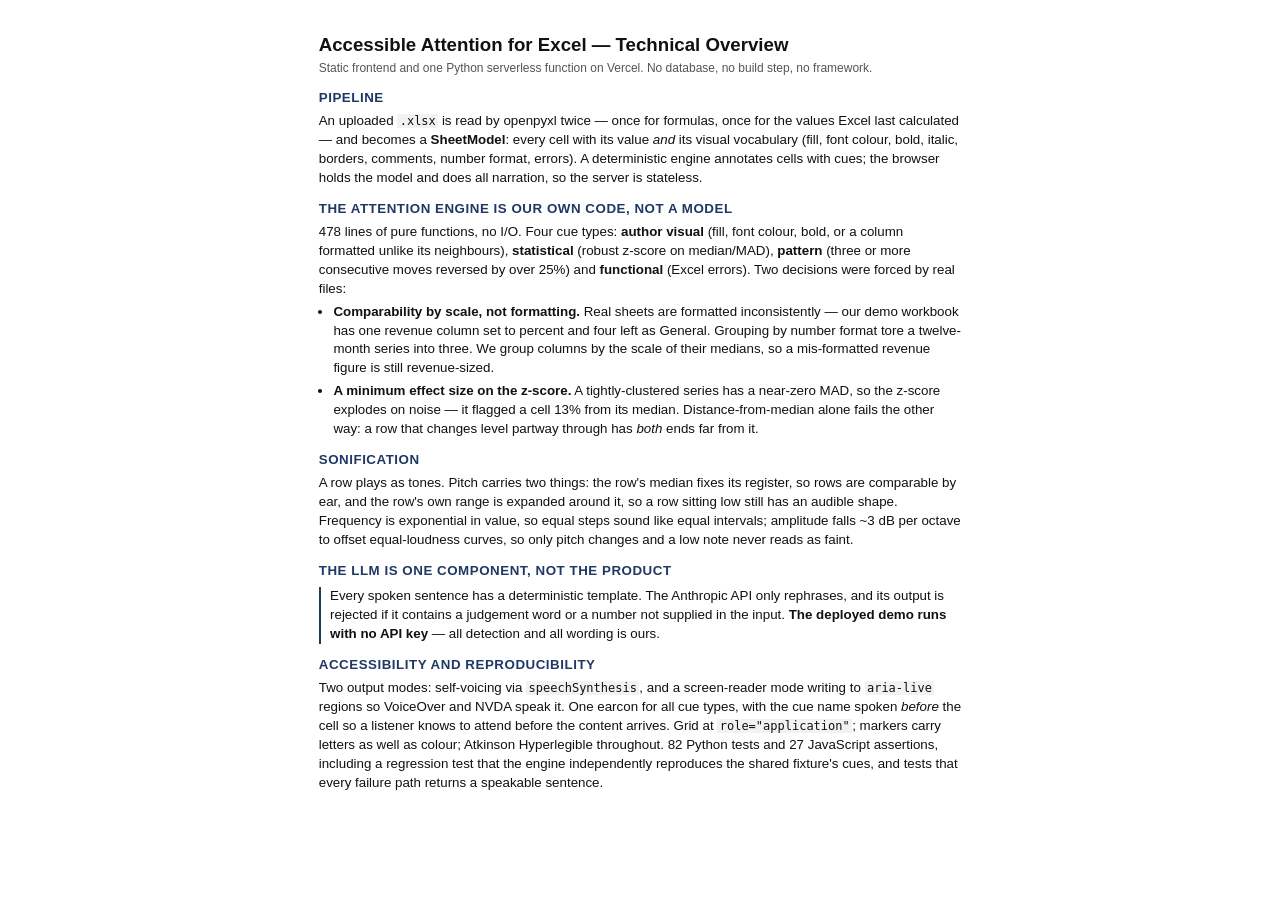
==== docs/technical.html @ 1271c5ad "Add the technical overview for the submission Half-page technical document: the pipeline, the attent" ====
<!doctype html>
<html lang="en">
<head>
<meta charset="utf-8">
<title>Technical Overview — Accessible Attention for Excel</title>
<style>
  @page { size: A4; margin: 18mm 20mm; }
  body { font: 10pt/1.42 "Helvetica Neue", Arial, sans-serif; color: #111; max-width: 17cm; margin: 0 auto; }
  h1 { font-size: 14pt; margin: 0 0 .1em; }
  .sub { color: #555; font-size: 9pt; margin: 0 0 1em; }
  h2 { font-size: 10pt; margin: .9em 0 .25em; text-transform: uppercase; letter-spacing: .04em; color: #1f3864; }
  p, li { margin: .3em 0; }
  ul { margin: .2em 0; padding-left: 1.1em; }
  code { font-family: "SF Mono", Menlo, monospace; font-size: 9pt; background: #f2f2f2; padding: 0 .2em; }
  .note { border-left: 2px solid #1f3864; padding-left: .7em; margin: .5em 0; }
  @media screen { body { margin: 2rem auto; padding: 0 1rem; } }
</style>
</head>
<body>

<h1>Accessible Attention for Excel — Technical Overview</h1>
<p class="sub">Static frontend and one Python serverless function on Vercel. No database, no build step, no framework.</p>

<h2>Pipeline</h2>
<p>An uploaded <code>.xlsx</code> is read by openpyxl twice — once for formulas, once for the values Excel last
calculated — and becomes a <strong>SheetModel</strong>: every cell with its value <em>and</em> its visual vocabulary
(fill, font colour, bold, italic, borders, comments, number format, errors). A deterministic engine annotates cells
with cues; the browser holds the model and does all narration, so the server is stateless.</p>

<h2>The attention engine is our own code, not a model</h2>
<p>478 lines of pure functions, no I/O. Four cue types: <strong>author visual</strong> (fill, font colour, bold, or
a column formatted unlike its neighbours), <strong>statistical</strong> (robust z-score on median/MAD),
<strong>pattern</strong> (three or more consecutive moves reversed by over 25%) and <strong>functional</strong>
(Excel errors). Two decisions were forced by real files:</p>
<ul>
  <li><strong>Comparability by scale, not formatting.</strong> Real sheets are formatted inconsistently — our demo
  workbook has one revenue column set to percent and four left as General. Grouping by number format tore a
  twelve-month series into three. We group columns by the scale of their medians, so a mis-formatted revenue figure
  is still revenue-sized.</li>
  <li><strong>A minimum effect size on the z-score.</strong> A tightly-clustered series has a near-zero MAD, so the
  z-score explodes on noise — it flagged a cell 13% from its median. Distance-from-median alone fails the other
  way: a row that changes level partway through has <em>both</em> ends far from it.</li>
</ul>

<h2>Sonification</h2>
<p>A row plays as tones. Pitch carries two things: the row's median fixes its register, so rows are comparable by
ear, and the row's own range is expanded around it, so a row sitting low still has an audible shape. Frequency is
exponential in value, so equal steps sound like equal intervals; amplitude falls ~3&nbsp;dB per octave to offset
equal-loudness curves, so only pitch changes and a low note never reads as faint.</p>

<h2>The LLM is one component, not the product</h2>
<p class="note">Every spoken sentence has a deterministic template. The Anthropic API only rephrases, and its output
is rejected if it contains a judgement word or a number not supplied in the input. <strong>The deployed demo runs
with no API key</strong> — all detection and all wording is ours.</p>

<h2>Accessibility and reproducibility</h2>
<p>Two output modes: self-voicing via <code>speechSynthesis</code>, and a screen-reader mode writing to
<code>aria-live</code> regions so VoiceOver and NVDA speak it. One earcon for all cue types, with the cue name
spoken <em>before</em> the cell so a listener knows to attend before the content arrives. Grid at
<code>role="application"</code>; markers carry letters as well as colour; Atkinson Hyperlegible throughout.
82 Python tests and 27 JavaScript assertions, including a regression test that the engine independently reproduces
the shared fixture's cues, and tests that every failure path returns a speakable sentence.</p>

</body>
</html>
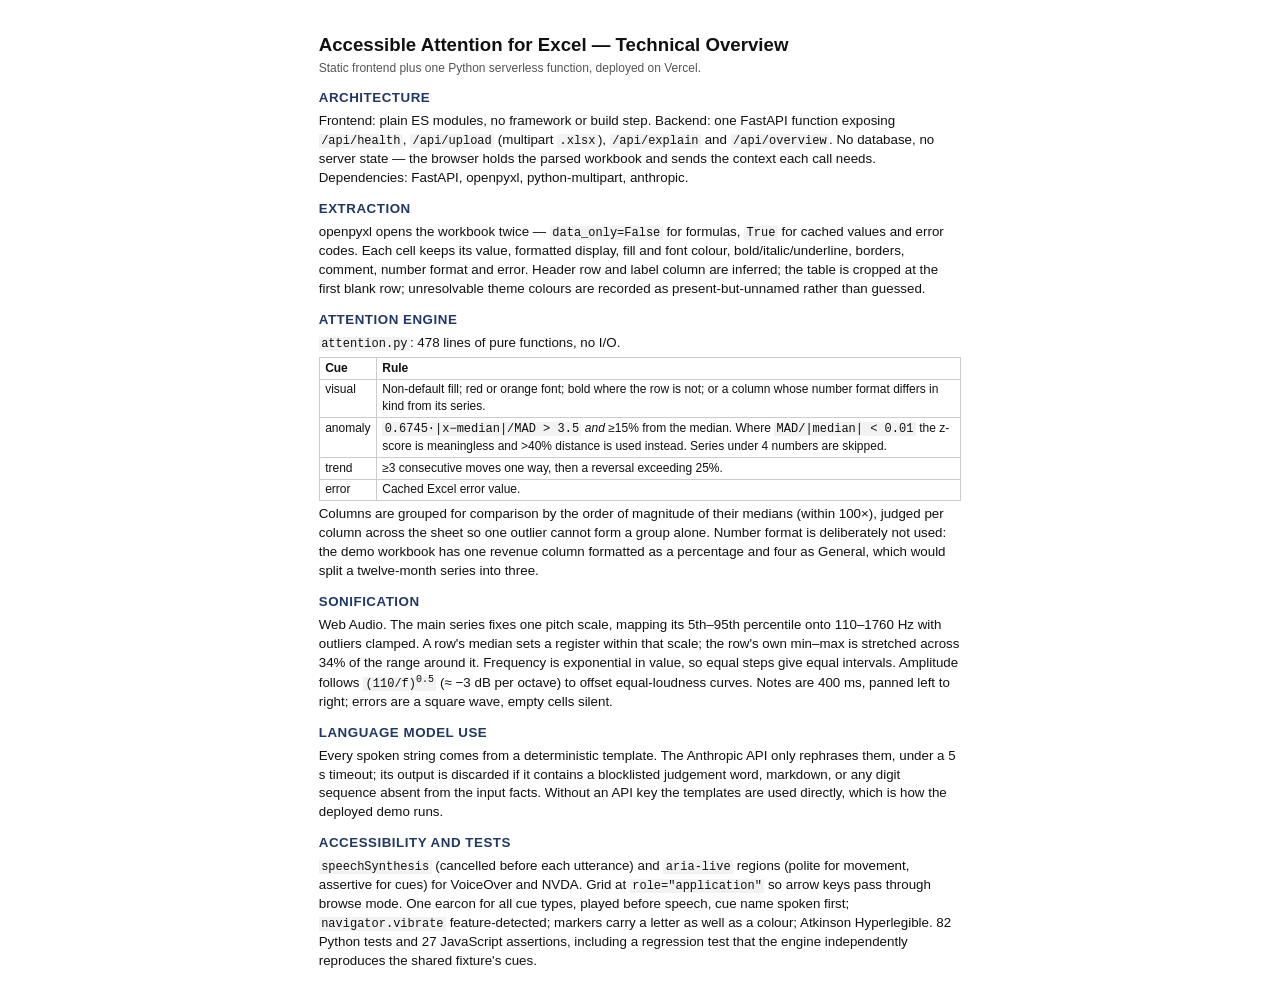
==== commit f72d7ba8: "Rewrite the technical overview as description, not argument The first draft read as a pitch: heading" ====
--- a/docs/technical.html
+++ b/docs/technical.html
@@ -12,54 +12,65 @@
   p, li { margin: .3em 0; }
   ul { margin: .2em 0; padding-left: 1.1em; }
   code { font-family: "SF Mono", Menlo, monospace; font-size: 9pt; background: #f2f2f2; padding: 0 .2em; }
-  .note { border-left: 2px solid #1f3864; padding-left: .7em; margin: .5em 0; }
+  table { border-collapse: collapse; margin: .35em 0; font-size: 9pt; }
+  td, th { border: 1px solid #ccc; padding: .15em .45em; text-align: left; vertical-align: top; }
   @media screen { body { margin: 2rem auto; padding: 0 1rem; } }
 </style>
 </head>
 <body>
 
 <h1>Accessible Attention for Excel — Technical Overview</h1>
-<p class="sub">Static frontend and one Python serverless function on Vercel. No database, no build step, no framework.</p>
+<p class="sub">Static frontend plus one Python serverless function, deployed on Vercel.</p>
 
-<h2>Pipeline</h2>
-<p>An uploaded <code>.xlsx</code> is read by openpyxl twice — once for formulas, once for the values Excel last
-calculated — and becomes a <strong>SheetModel</strong>: every cell with its value <em>and</em> its visual vocabulary
-(fill, font colour, bold, italic, borders, comments, number format, errors). A deterministic engine annotates cells
-with cues; the browser holds the model and does all narration, so the server is stateless.</p>
+<h2>Architecture</h2>
+<p>Frontend: plain ES modules, no framework or build step. Backend: one FastAPI function exposing
+<code>/api/health</code>, <code>/api/upload</code> (multipart <code>.xlsx</code>), <code>/api/explain</code> and
+<code>/api/overview</code>. No database, no server state — the browser holds the parsed workbook and sends the
+context each call needs. Dependencies: FastAPI, openpyxl, python-multipart, anthropic.</p>
 
-<h2>The attention engine is our own code, not a model</h2>
-<p>478 lines of pure functions, no I/O. Four cue types: <strong>author visual</strong> (fill, font colour, bold, or
-a column formatted unlike its neighbours), <strong>statistical</strong> (robust z-score on median/MAD),
-<strong>pattern</strong> (three or more consecutive moves reversed by over 25%) and <strong>functional</strong>
-(Excel errors). Two decisions were forced by real files:</p>
-<ul>
-  <li><strong>Comparability by scale, not formatting.</strong> Real sheets are formatted inconsistently — our demo
-  workbook has one revenue column set to percent and four left as General. Grouping by number format tore a
-  twelve-month series into three. We group columns by the scale of their medians, so a mis-formatted revenue figure
-  is still revenue-sized.</li>
-  <li><strong>A minimum effect size on the z-score.</strong> A tightly-clustered series has a near-zero MAD, so the
-  z-score explodes on noise — it flagged a cell 13% from its median. Distance-from-median alone fails the other
-  way: a row that changes level partway through has <em>both</em> ends far from it.</li>
-</ul>
+<h2>Extraction</h2>
+<p>openpyxl opens the workbook twice — <code>data_only=False</code> for formulas, <code>True</code> for cached
+values and error codes. Each cell keeps its value, formatted display, fill and font colour, bold/italic/underline,
+borders, comment, number format and error. Header row and label column are inferred; the table is cropped at the
+first blank row; unresolvable theme colours are recorded as present-but-unnamed rather than guessed.</p>
+
+<h2>Attention engine</h2>
+<p><code>attention.py</code>: 478 lines of pure functions, no I/O.</p>
+<table>
+<tr><th>Cue</th><th>Rule</th></tr>
+<tr><td>visual</td><td>Non-default fill; red or orange font; bold where the row is not; or a column whose number
+format differs in kind from its series.</td></tr>
+<tr><td>anomaly</td><td><code>0.6745·|x−median|/MAD &gt; 3.5</code> <em>and</em> ≥15% from the median. Where
+<code>MAD/|median| &lt; 0.01</code> the z-score is meaningless and &gt;40% distance is used instead. Series under
+4 numbers are skipped.</td></tr>
+<tr><td>trend</td><td>≥3 consecutive moves one way, then a reversal exceeding 25%.</td></tr>
+<tr><td>error</td><td>Cached Excel error value.</td></tr>
+</table>
+<p>Columns are grouped for comparison by the order of magnitude of their medians (within 100×), judged per column
+across the sheet so one outlier cannot form a group alone. Number format is deliberately not used: the demo
+workbook has one revenue column formatted as a percentage and four as General, which would split a twelve-month
+series into three.</p>
 
 <h2>Sonification</h2>
-<p>A row plays as tones. Pitch carries two things: the row's median fixes its register, so rows are comparable by
-ear, and the row's own range is expanded around it, so a row sitting low still has an audible shape. Frequency is
-exponential in value, so equal steps sound like equal intervals; amplitude falls ~3&nbsp;dB per octave to offset
-equal-loudness curves, so only pitch changes and a low note never reads as faint.</p>
+<p>Web Audio. The main series fixes one pitch scale, mapping its 5th–95th percentile onto 110–1760 Hz with
+outliers clamped. A row's median sets a register within that scale; the row's own min–max is stretched across 34%
+of the range around it. Frequency is exponential in value, so equal steps give equal intervals. Amplitude follows
+<code>(110/f)<sup>0.5</sup></code> (≈ −3 dB per octave) to offset equal-loudness curves. Notes are 400 ms, panned
+left to right; errors are a square wave, empty cells silent.</p>
 
-<h2>The LLM is one component, not the product</h2>
-<p class="note">Every spoken sentence has a deterministic template. The Anthropic API only rephrases, and its output
-is rejected if it contains a judgement word or a number not supplied in the input. <strong>The deployed demo runs
-with no API key</strong> — all detection and all wording is ours.</p>
+<h2>Language model use</h2>
+<p>Every spoken string comes from a deterministic template. The Anthropic API only rephrases them, under a 5 s
+timeout; its output is discarded if it contains a blocklisted judgement word, markdown, or any digit sequence
+absent from the input facts. Without an API key the templates are used directly, which is how the deployed demo
+runs.</p>
 
-<h2>Accessibility and reproducibility</h2>
-<p>Two output modes: self-voicing via <code>speechSynthesis</code>, and a screen-reader mode writing to
-<code>aria-live</code> regions so VoiceOver and NVDA speak it. One earcon for all cue types, with the cue name
-spoken <em>before</em> the cell so a listener knows to attend before the content arrives. Grid at
-<code>role="application"</code>; markers carry letters as well as colour; Atkinson Hyperlegible throughout.
+<h2>Accessibility and tests</h2>
+<p><code>speechSynthesis</code> (cancelled before each utterance) and <code>aria-live</code> regions (polite for
+movement, assertive for cues) for VoiceOver and NVDA. Grid at <code>role="application"</code> so arrow keys pass
+through browse mode. One earcon for all cue types, played before speech, cue name spoken first;
+<code>navigator.vibrate</code> feature-detected; markers carry a letter as well as a colour; Atkinson Hyperlegible.
 82 Python tests and 27 JavaScript assertions, including a regression test that the engine independently reproduces
-the shared fixture's cues, and tests that every failure path returns a speakable sentence.</p>
+the shared fixture's cues.</p>
 
 </body>
 </html>
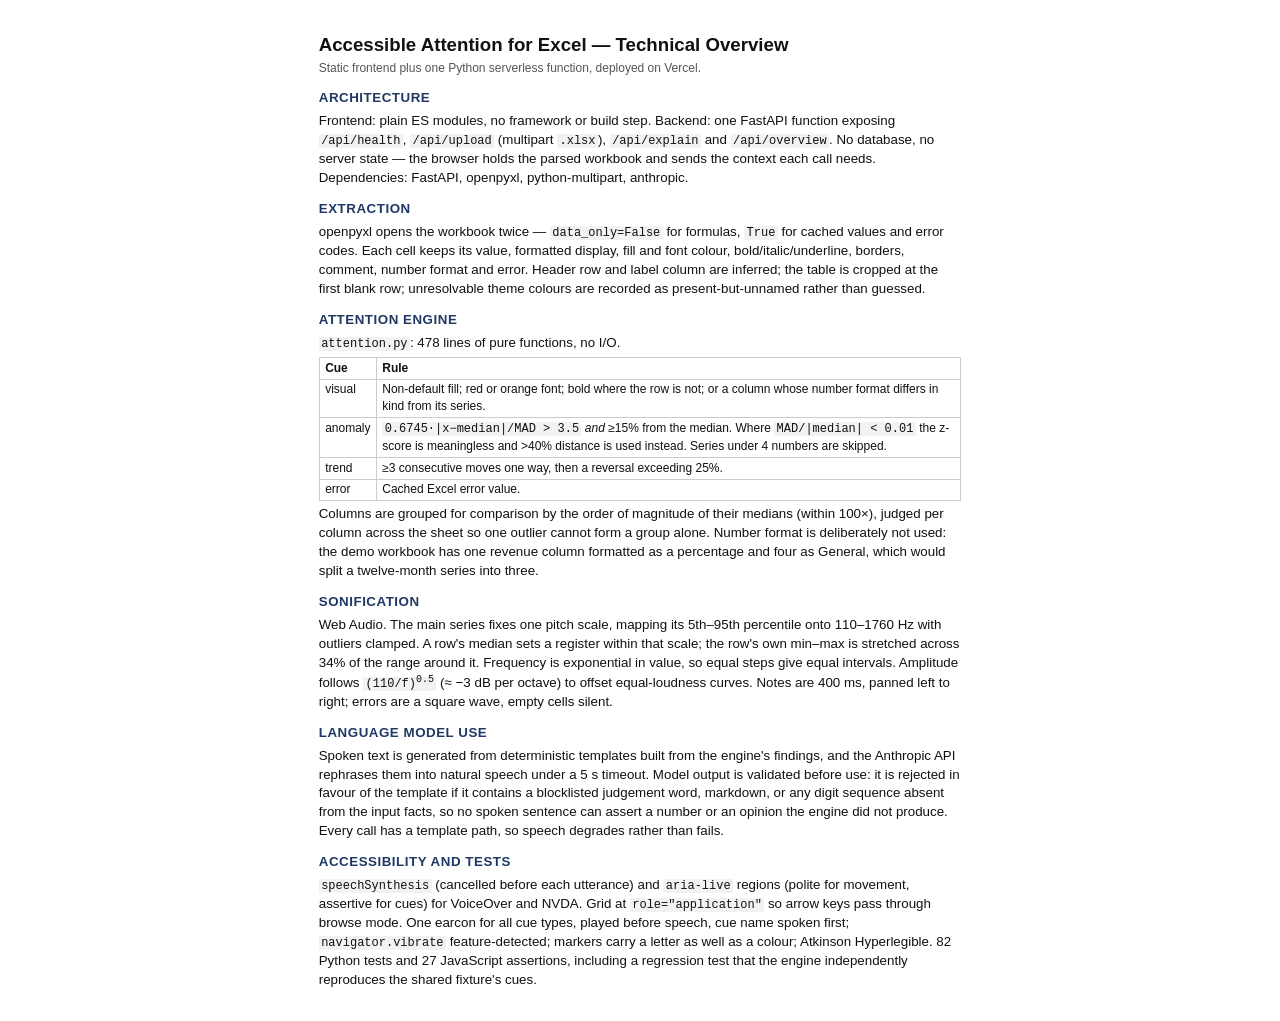
==== commit 00cdc5ad: "Describe the language model integration without foregrounding the key Co-Authored-By: Claude Opus 5 " ====
--- a/docs/technical.html
+++ b/docs/technical.html
@@ -59,10 +59,11 @@
 left to right; errors are a square wave, empty cells silent.</p>
 
 <h2>Language model use</h2>
-<p>Every spoken string comes from a deterministic template. The Anthropic API only rephrases them, under a 5 s
-timeout; its output is discarded if it contains a blocklisted judgement word, markdown, or any digit sequence
-absent from the input facts. Without an API key the templates are used directly, which is how the deployed demo
-runs.</p>
+<p>Spoken text is generated from deterministic templates built from the engine's findings, and the Anthropic API
+rephrases them into natural speech under a 5 s timeout. Model output is validated before use: it is rejected in
+favour of the template if it contains a blocklisted judgement word, markdown, or any digit sequence absent from the
+input facts, so no spoken sentence can assert a number or an opinion the engine did not produce. Every call has a
+template path, so speech degrades rather than fails.</p>
 
 <h2>Accessibility and tests</h2>
 <p><code>speechSynthesis</code> (cancelled before each utterance) and <code>aria-live</code> regions (polite for
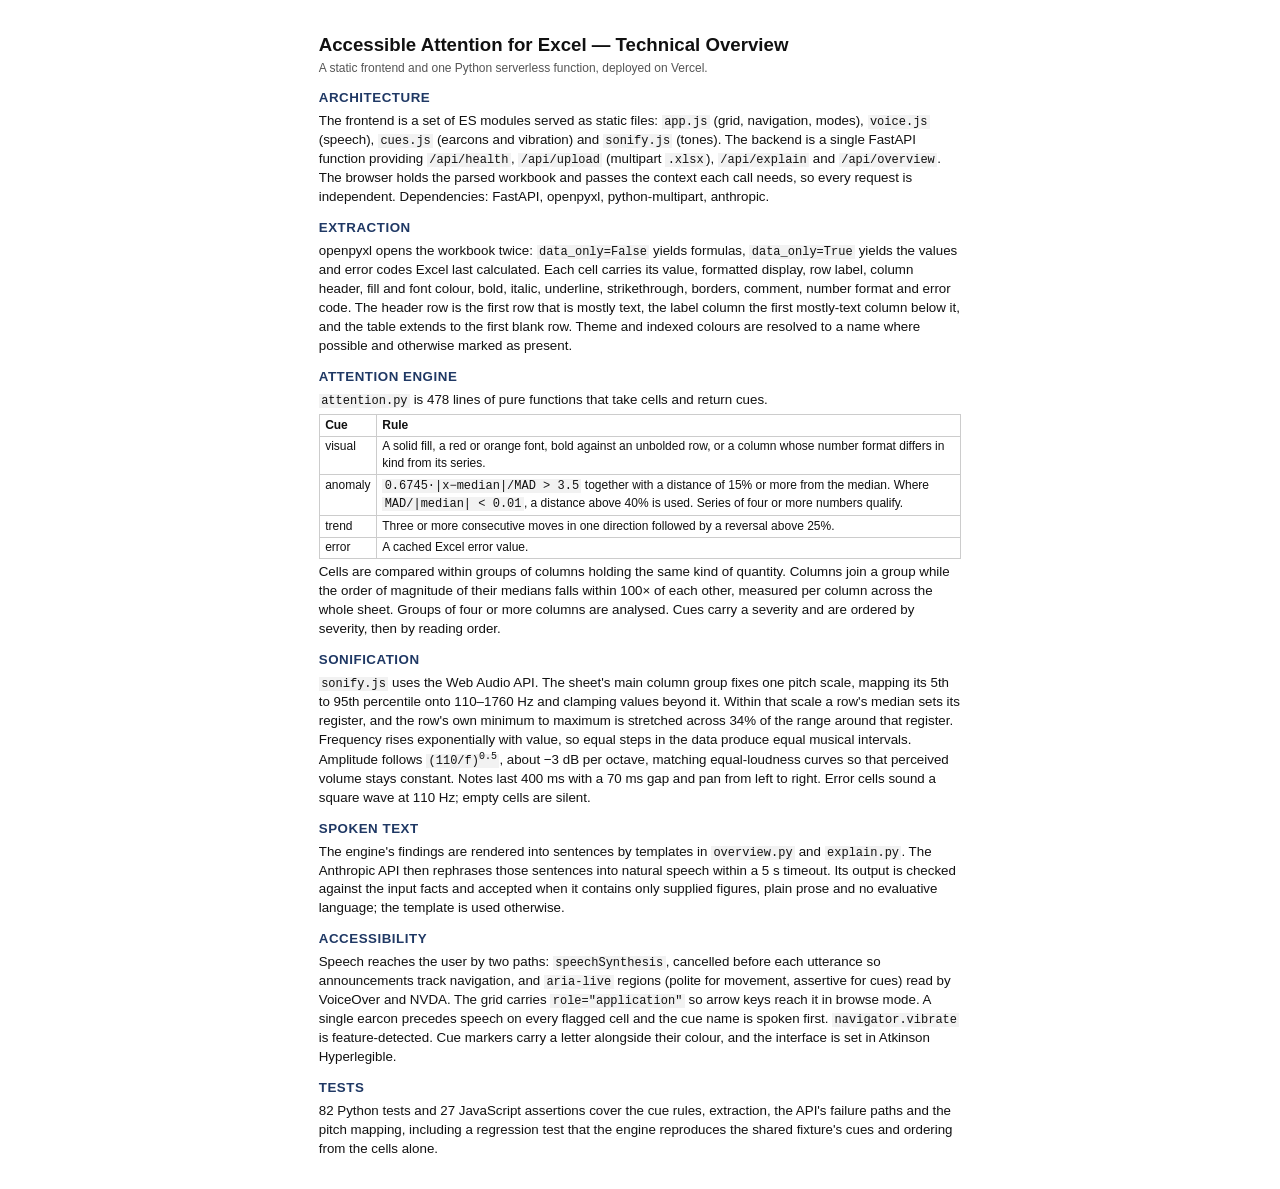
==== commit 7251f3ad: "State what the system does, not what it avoids The draft kept reaching for contrast -- no framework," ====
--- a/docs/technical.html
+++ b/docs/technical.html
@@ -20,58 +20,68 @@
 <body>
 
 <h1>Accessible Attention for Excel — Technical Overview</h1>
-<p class="sub">Static frontend plus one Python serverless function, deployed on Vercel.</p>
+<p class="sub">A static frontend and one Python serverless function, deployed on Vercel.</p>
 
 <h2>Architecture</h2>
-<p>Frontend: plain ES modules, no framework or build step. Backend: one FastAPI function exposing
-<code>/api/health</code>, <code>/api/upload</code> (multipart <code>.xlsx</code>), <code>/api/explain</code> and
-<code>/api/overview</code>. No database, no server state — the browser holds the parsed workbook and sends the
-context each call needs. Dependencies: FastAPI, openpyxl, python-multipart, anthropic.</p>
+<p>The frontend is a set of ES modules served as static files: <code>app.js</code> (grid, navigation, modes),
+<code>voice.js</code> (speech), <code>cues.js</code> (earcons and vibration) and <code>sonify.js</code> (tones).
+The backend is a single FastAPI function providing <code>/api/health</code>, <code>/api/upload</code> (multipart
+<code>.xlsx</code>), <code>/api/explain</code> and <code>/api/overview</code>. The browser holds the parsed
+workbook and passes the context each call needs, so every request is independent. Dependencies: FastAPI, openpyxl,
+python-multipart, anthropic.</p>
 
 <h2>Extraction</h2>
-<p>openpyxl opens the workbook twice — <code>data_only=False</code> for formulas, <code>True</code> for cached
-values and error codes. Each cell keeps its value, formatted display, fill and font colour, bold/italic/underline,
-borders, comment, number format and error. Header row and label column are inferred; the table is cropped at the
-first blank row; unresolvable theme colours are recorded as present-but-unnamed rather than guessed.</p>
+<p>openpyxl opens the workbook twice: <code>data_only=False</code> yields formulas, <code>data_only=True</code>
+yields the values and error codes Excel last calculated. Each cell carries its value, formatted display, row label,
+column header, fill and font colour, bold, italic, underline, strikethrough, borders, comment, number format and
+error code. The header row is the first row that is mostly text, the label column the first mostly-text column
+below it, and the table extends to the first blank row. Theme and indexed colours are resolved to a name where
+possible and otherwise marked as present.</p>
 
 <h2>Attention engine</h2>
-<p><code>attention.py</code>: 478 lines of pure functions, no I/O.</p>
+<p><code>attention.py</code> is 478 lines of pure functions that take cells and return cues.</p>
 <table>
 <tr><th>Cue</th><th>Rule</th></tr>
-<tr><td>visual</td><td>Non-default fill; red or orange font; bold where the row is not; or a column whose number
+<tr><td>visual</td><td>A solid fill, a red or orange font, bold against an unbolded row, or a column whose number
 format differs in kind from its series.</td></tr>
-<tr><td>anomaly</td><td><code>0.6745·|x−median|/MAD &gt; 3.5</code> <em>and</em> ≥15% from the median. Where
-<code>MAD/|median| &lt; 0.01</code> the z-score is meaningless and &gt;40% distance is used instead. Series under
-4 numbers are skipped.</td></tr>
-<tr><td>trend</td><td>≥3 consecutive moves one way, then a reversal exceeding 25%.</td></tr>
-<tr><td>error</td><td>Cached Excel error value.</td></tr>
+<tr><td>anomaly</td><td><code>0.6745·|x−median|/MAD &gt; 3.5</code> together with a distance of 15% or more from
+the median. Where <code>MAD/|median| &lt; 0.01</code>, a distance above 40% is used. Series of four or more
+numbers qualify.</td></tr>
+<tr><td>trend</td><td>Three or more consecutive moves in one direction followed by a reversal above 25%.</td></tr>
+<tr><td>error</td><td>A cached Excel error value.</td></tr>
 </table>
-<p>Columns are grouped for comparison by the order of magnitude of their medians (within 100×), judged per column
-across the sheet so one outlier cannot form a group alone. Number format is deliberately not used: the demo
-workbook has one revenue column formatted as a percentage and four as General, which would split a twelve-month
-series into three.</p>
+<p>Cells are compared within groups of columns holding the same kind of quantity. Columns join a group while the
+order of magnitude of their medians falls within 100× of each other, measured per column across the whole sheet.
+Groups of four or more columns are analysed. Cues carry a severity and are ordered by severity, then by reading
+order.</p>
 
 <h2>Sonification</h2>
-<p>Web Audio. The main series fixes one pitch scale, mapping its 5th–95th percentile onto 110–1760 Hz with
-outliers clamped. A row's median sets a register within that scale; the row's own min–max is stretched across 34%
-of the range around it. Frequency is exponential in value, so equal steps give equal intervals. Amplitude follows
-<code>(110/f)<sup>0.5</sup></code> (≈ −3 dB per octave) to offset equal-loudness curves. Notes are 400 ms, panned
-left to right; errors are a square wave, empty cells silent.</p>
+<p><code>sonify.js</code> uses the Web Audio API. The sheet's main column group fixes one pitch scale, mapping its
+5th to 95th percentile onto 110–1760 Hz and clamping values beyond it. Within that scale a row's median sets its
+register, and the row's own minimum to maximum is stretched across 34% of the range around that register.
+Frequency rises exponentially with value, so equal steps in the data produce equal musical intervals. Amplitude
+follows <code>(110/f)<sup>0.5</sup></code>, about −3 dB per octave, matching equal-loudness curves so that
+perceived volume stays constant. Notes last 400 ms with a 70 ms gap and pan from left to right. Error cells sound
+a square wave at 110 Hz; empty cells are silent.</p>
 
-<h2>Language model use</h2>
-<p>Spoken text is generated from deterministic templates built from the engine's findings, and the Anthropic API
-rephrases them into natural speech under a 5 s timeout. Model output is validated before use: it is rejected in
-favour of the template if it contains a blocklisted judgement word, markdown, or any digit sequence absent from the
-input facts, so no spoken sentence can assert a number or an opinion the engine did not produce. Every call has a
-template path, so speech degrades rather than fails.</p>
+<h2>Spoken text</h2>
+<p>The engine's findings are rendered into sentences by templates in <code>overview.py</code> and
+<code>explain.py</code>. The Anthropic API then rephrases those sentences into natural speech within a 5 s
+timeout. Its output is checked against the input facts and accepted when it contains only supplied figures, plain
+prose and no evaluative language; the template is used otherwise.</p>
 
-<h2>Accessibility and tests</h2>
-<p><code>speechSynthesis</code> (cancelled before each utterance) and <code>aria-live</code> regions (polite for
-movement, assertive for cues) for VoiceOver and NVDA. Grid at <code>role="application"</code> so arrow keys pass
-through browse mode. One earcon for all cue types, played before speech, cue name spoken first;
-<code>navigator.vibrate</code> feature-detected; markers carry a letter as well as a colour; Atkinson Hyperlegible.
-82 Python tests and 27 JavaScript assertions, including a regression test that the engine independently reproduces
-the shared fixture's cues.</p>
+<h2>Accessibility</h2>
+<p>Speech reaches the user by two paths: <code>speechSynthesis</code>, cancelled before each utterance so
+announcements track navigation, and <code>aria-live</code> regions (polite for movement, assertive for cues) read
+by VoiceOver and NVDA. The grid carries <code>role="application"</code> so arrow keys reach it in browse mode. A
+single earcon precedes speech on every flagged cell and the cue name is spoken first.
+<code>navigator.vibrate</code> is feature-detected. Cue markers carry a letter alongside their colour, and the
+interface is set in Atkinson Hyperlegible.</p>
+
+<h2>Tests</h2>
+<p>82 Python tests and 27 JavaScript assertions cover the cue rules, extraction, the API's failure paths and the
+pitch mapping, including a regression test that the engine reproduces the shared fixture's cues and ordering from
+the cells alone.</p>
 
 </body>
 </html>
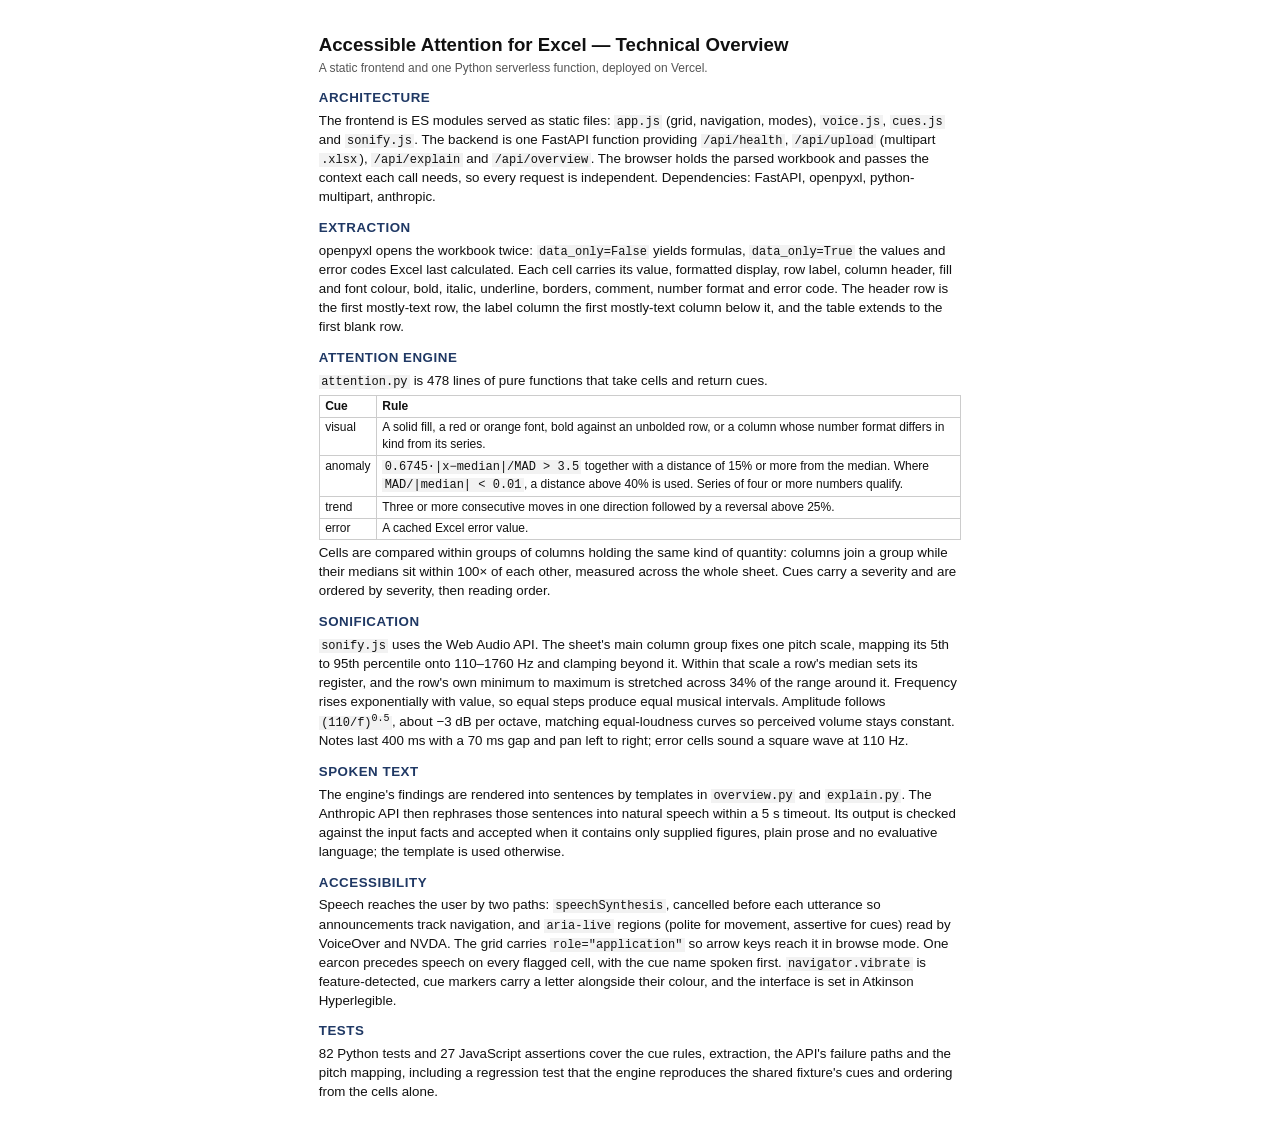
==== commit a2001ede: "Trim the technical overview to length Co-Authored-By: Claude Opus 5 <noreply@anthropic.com>" ====
--- a/docs/technical.html
+++ b/docs/technical.html
@@ -23,20 +23,19 @@
 <p class="sub">A static frontend and one Python serverless function, deployed on Vercel.</p>
 
 <h2>Architecture</h2>
-<p>The frontend is a set of ES modules served as static files: <code>app.js</code> (grid, navigation, modes),
-<code>voice.js</code> (speech), <code>cues.js</code> (earcons and vibration) and <code>sonify.js</code> (tones).
-The backend is a single FastAPI function providing <code>/api/health</code>, <code>/api/upload</code> (multipart
-<code>.xlsx</code>), <code>/api/explain</code> and <code>/api/overview</code>. The browser holds the parsed
-workbook and passes the context each call needs, so every request is independent. Dependencies: FastAPI, openpyxl,
-python-multipart, anthropic.</p>
+<p>The frontend is ES modules served as static files: <code>app.js</code> (grid, navigation, modes),
+<code>voice.js</code>, <code>cues.js</code> and <code>sonify.js</code>. The backend is one FastAPI function
+providing <code>/api/health</code>, <code>/api/upload</code> (multipart <code>.xlsx</code>),
+<code>/api/explain</code> and <code>/api/overview</code>. The browser holds the parsed workbook and passes the
+context each call needs, so every request is independent. Dependencies: FastAPI, openpyxl, python-multipart,
+anthropic.</p>
 
 <h2>Extraction</h2>
 <p>openpyxl opens the workbook twice: <code>data_only=False</code> yields formulas, <code>data_only=True</code>
-yields the values and error codes Excel last calculated. Each cell carries its value, formatted display, row label,
-column header, fill and font colour, bold, italic, underline, strikethrough, borders, comment, number format and
-error code. The header row is the first row that is mostly text, the label column the first mostly-text column
-below it, and the table extends to the first blank row. Theme and indexed colours are resolved to a name where
-possible and otherwise marked as present.</p>
+the values and error codes Excel last calculated. Each cell carries its value, formatted display, row label, column
+header, fill and font colour, bold, italic, underline, borders, comment, number format and error code. The header
+row is the first mostly-text row, the label column the first mostly-text column below it, and the table extends to
+the first blank row.</p>
 
 <h2>Attention engine</h2>
 <p><code>attention.py</code> is 478 lines of pure functions that take cells and return cues.</p>
@@ -50,19 +49,17 @@
 <tr><td>trend</td><td>Three or more consecutive moves in one direction followed by a reversal above 25%.</td></tr>
 <tr><td>error</td><td>A cached Excel error value.</td></tr>
 </table>
-<p>Cells are compared within groups of columns holding the same kind of quantity. Columns join a group while the
-order of magnitude of their medians falls within 100× of each other, measured per column across the whole sheet.
-Groups of four or more columns are analysed. Cues carry a severity and are ordered by severity, then by reading
-order.</p>
+<p>Cells are compared within groups of columns holding the same kind of quantity: columns join a group while their
+medians sit within 100× of each other, measured across the whole sheet. Cues carry a severity and are ordered by
+severity, then reading order.</p>
 
 <h2>Sonification</h2>
 <p><code>sonify.js</code> uses the Web Audio API. The sheet's main column group fixes one pitch scale, mapping its
-5th to 95th percentile onto 110–1760 Hz and clamping values beyond it. Within that scale a row's median sets its
-register, and the row's own minimum to maximum is stretched across 34% of the range around that register.
-Frequency rises exponentially with value, so equal steps in the data produce equal musical intervals. Amplitude
-follows <code>(110/f)<sup>0.5</sup></code>, about −3 dB per octave, matching equal-loudness curves so that
-perceived volume stays constant. Notes last 400 ms with a 70 ms gap and pan from left to right. Error cells sound
-a square wave at 110 Hz; empty cells are silent.</p>
+5th to 95th percentile onto 110–1760 Hz and clamping beyond it. Within that scale a row's median sets its register,
+and the row's own minimum to maximum is stretched across 34% of the range around it. Frequency rises exponentially
+with value, so equal steps produce equal musical intervals. Amplitude follows <code>(110/f)<sup>0.5</sup></code>,
+about −3 dB per octave, matching equal-loudness curves so perceived volume stays constant. Notes last 400 ms with
+a 70 ms gap and pan left to right; error cells sound a square wave at 110 Hz.</p>
 
 <h2>Spoken text</h2>
 <p>The engine's findings are rendered into sentences by templates in <code>overview.py</code> and
@@ -73,10 +70,10 @@
 <h2>Accessibility</h2>
 <p>Speech reaches the user by two paths: <code>speechSynthesis</code>, cancelled before each utterance so
 announcements track navigation, and <code>aria-live</code> regions (polite for movement, assertive for cues) read
-by VoiceOver and NVDA. The grid carries <code>role="application"</code> so arrow keys reach it in browse mode. A
-single earcon precedes speech on every flagged cell and the cue name is spoken first.
-<code>navigator.vibrate</code> is feature-detected. Cue markers carry a letter alongside their colour, and the
-interface is set in Atkinson Hyperlegible.</p>
+by VoiceOver and NVDA. The grid carries <code>role="application"</code> so arrow keys reach it in browse mode. One
+earcon precedes speech on every flagged cell, with the cue name spoken first. <code>navigator.vibrate</code> is
+feature-detected, cue markers carry a letter alongside their colour, and the interface is set in Atkinson
+Hyperlegible.</p>
 
 <h2>Tests</h2>
 <p>82 Python tests and 27 JavaScript assertions cover the cue rules, extraction, the API's failure paths and the
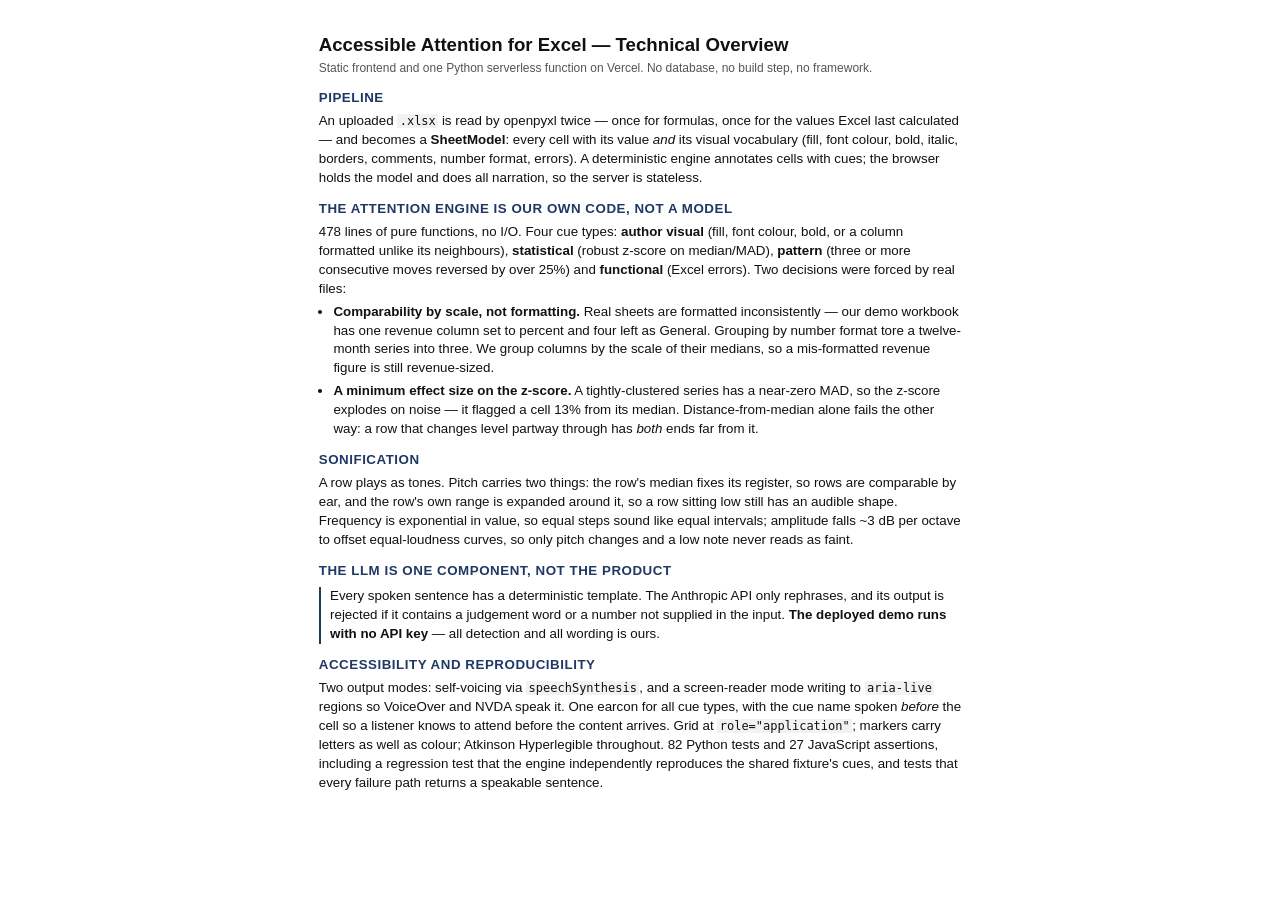
==== commit 16db51a5: "Merge remote-tracking branch 'origin/main' into charts-integration # Conflicts: #	api/_lib/overview." ====
--- a/docs/technical.html
+++ b/docs/technical.html
@@ -12,73 +12,54 @@
   p, li { margin: .3em 0; }
   ul { margin: .2em 0; padding-left: 1.1em; }
   code { font-family: "SF Mono", Menlo, monospace; font-size: 9pt; background: #f2f2f2; padding: 0 .2em; }
-  table { border-collapse: collapse; margin: .35em 0; font-size: 9pt; }
-  td, th { border: 1px solid #ccc; padding: .15em .45em; text-align: left; vertical-align: top; }
+  .note { border-left: 2px solid #1f3864; padding-left: .7em; margin: .5em 0; }
   @media screen { body { margin: 2rem auto; padding: 0 1rem; } }
 </style>
 </head>
 <body>
 
 <h1>Accessible Attention for Excel — Technical Overview</h1>
-<p class="sub">A static frontend and one Python serverless function, deployed on Vercel.</p>
+<p class="sub">Static frontend and one Python serverless function on Vercel. No database, no build step, no framework.</p>
 
-<h2>Architecture</h2>
-<p>The frontend is ES modules served as static files: <code>app.js</code> (grid, navigation, modes),
-<code>voice.js</code>, <code>cues.js</code> and <code>sonify.js</code>. The backend is one FastAPI function
-providing <code>/api/health</code>, <code>/api/upload</code> (multipart <code>.xlsx</code>),
-<code>/api/explain</code> and <code>/api/overview</code>. The browser holds the parsed workbook and passes the
-context each call needs, so every request is independent. Dependencies: FastAPI, openpyxl, python-multipart,
-anthropic.</p>
+<h2>Pipeline</h2>
+<p>An uploaded <code>.xlsx</code> is read by openpyxl twice — once for formulas, once for the values Excel last
+calculated — and becomes a <strong>SheetModel</strong>: every cell with its value <em>and</em> its visual vocabulary
+(fill, font colour, bold, italic, borders, comments, number format, errors). A deterministic engine annotates cells
+with cues; the browser holds the model and does all narration, so the server is stateless.</p>
 
-<h2>Extraction</h2>
-<p>openpyxl opens the workbook twice: <code>data_only=False</code> yields formulas, <code>data_only=True</code>
-the values and error codes Excel last calculated. Each cell carries its value, formatted display, row label, column
-header, fill and font colour, bold, italic, underline, borders, comment, number format and error code. The header
-row is the first mostly-text row, the label column the first mostly-text column below it, and the table extends to
-the first blank row.</p>
-
-<h2>Attention engine</h2>
-<p><code>attention.py</code> is 478 lines of pure functions that take cells and return cues.</p>
-<table>
-<tr><th>Cue</th><th>Rule</th></tr>
-<tr><td>visual</td><td>A solid fill, a red or orange font, bold against an unbolded row, or a column whose number
-format differs in kind from its series.</td></tr>
-<tr><td>anomaly</td><td><code>0.6745·|x−median|/MAD &gt; 3.5</code> together with a distance of 15% or more from
-the median. Where <code>MAD/|median| &lt; 0.01</code>, a distance above 40% is used. Series of four or more
-numbers qualify.</td></tr>
-<tr><td>trend</td><td>Three or more consecutive moves in one direction followed by a reversal above 25%.</td></tr>
-<tr><td>error</td><td>A cached Excel error value.</td></tr>
-</table>
-<p>Cells are compared within groups of columns holding the same kind of quantity: columns join a group while their
-medians sit within 100× of each other, measured across the whole sheet. Cues carry a severity and are ordered by
-severity, then reading order.</p>
+<h2>The attention engine is our own code, not a model</h2>
+<p>478 lines of pure functions, no I/O. Four cue types: <strong>author visual</strong> (fill, font colour, bold, or
+a column formatted unlike its neighbours), <strong>statistical</strong> (robust z-score on median/MAD),
+<strong>pattern</strong> (three or more consecutive moves reversed by over 25%) and <strong>functional</strong>
+(Excel errors). Two decisions were forced by real files:</p>
+<ul>
+  <li><strong>Comparability by scale, not formatting.</strong> Real sheets are formatted inconsistently — our demo
+  workbook has one revenue column set to percent and four left as General. Grouping by number format tore a
+  twelve-month series into three. We group columns by the scale of their medians, so a mis-formatted revenue figure
+  is still revenue-sized.</li>
+  <li><strong>A minimum effect size on the z-score.</strong> A tightly-clustered series has a near-zero MAD, so the
+  z-score explodes on noise — it flagged a cell 13% from its median. Distance-from-median alone fails the other
+  way: a row that changes level partway through has <em>both</em> ends far from it.</li>
+</ul>
 
 <h2>Sonification</h2>
-<p><code>sonify.js</code> uses the Web Audio API. The sheet's main column group fixes one pitch scale, mapping its
-5th to 95th percentile onto 110–1760 Hz and clamping beyond it. Within that scale a row's median sets its register,
-and the row's own minimum to maximum is stretched across 34% of the range around it. Frequency rises exponentially
-with value, so equal steps produce equal musical intervals. Amplitude follows <code>(110/f)<sup>0.5</sup></code>,
-about −3 dB per octave, matching equal-loudness curves so perceived volume stays constant. Notes last 400 ms with
-a 70 ms gap and pan left to right; error cells sound a square wave at 110 Hz.</p>
+<p>A row plays as tones. Pitch carries two things: the row's median fixes its register, so rows are comparable by
+ear, and the row's own range is expanded around it, so a row sitting low still has an audible shape. Frequency is
+exponential in value, so equal steps sound like equal intervals; amplitude falls ~3&nbsp;dB per octave to offset
+equal-loudness curves, so only pitch changes and a low note never reads as faint.</p>
 
-<h2>Spoken text</h2>
-<p>The engine's findings are rendered into sentences by templates in <code>overview.py</code> and
-<code>explain.py</code>. The Anthropic API then rephrases those sentences into natural speech within a 5 s
-timeout. Its output is checked against the input facts and accepted when it contains only supplied figures, plain
-prose and no evaluative language; the template is used otherwise.</p>
+<h2>The LLM is one component, not the product</h2>
+<p class="note">Every spoken sentence has a deterministic template. The Anthropic API only rephrases, and its output
+is rejected if it contains a judgement word or a number not supplied in the input. <strong>The deployed demo runs
+with no API key</strong> — all detection and all wording is ours.</p>
 
-<h2>Accessibility</h2>
-<p>Speech reaches the user by two paths: <code>speechSynthesis</code>, cancelled before each utterance so
-announcements track navigation, and <code>aria-live</code> regions (polite for movement, assertive for cues) read
-by VoiceOver and NVDA. The grid carries <code>role="application"</code> so arrow keys reach it in browse mode. One
-earcon precedes speech on every flagged cell, with the cue name spoken first. <code>navigator.vibrate</code> is
-feature-detected, cue markers carry a letter alongside their colour, and the interface is set in Atkinson
-Hyperlegible.</p>
-
-<h2>Tests</h2>
-<p>82 Python tests and 27 JavaScript assertions cover the cue rules, extraction, the API's failure paths and the
-pitch mapping, including a regression test that the engine reproduces the shared fixture's cues and ordering from
-the cells alone.</p>
+<h2>Accessibility and reproducibility</h2>
+<p>Two output modes: self-voicing via <code>speechSynthesis</code>, and a screen-reader mode writing to
+<code>aria-live</code> regions so VoiceOver and NVDA speak it. One earcon for all cue types, with the cue name
+spoken <em>before</em> the cell so a listener knows to attend before the content arrives. Grid at
+<code>role="application"</code>; markers carry letters as well as colour; Atkinson Hyperlegible throughout.
+82 Python tests and 27 JavaScript assertions, including a regression test that the engine independently reproduces
+the shared fixture's cues, and tests that every failure path returns a speakable sentence.</p>
 
 </body>
 </html>
